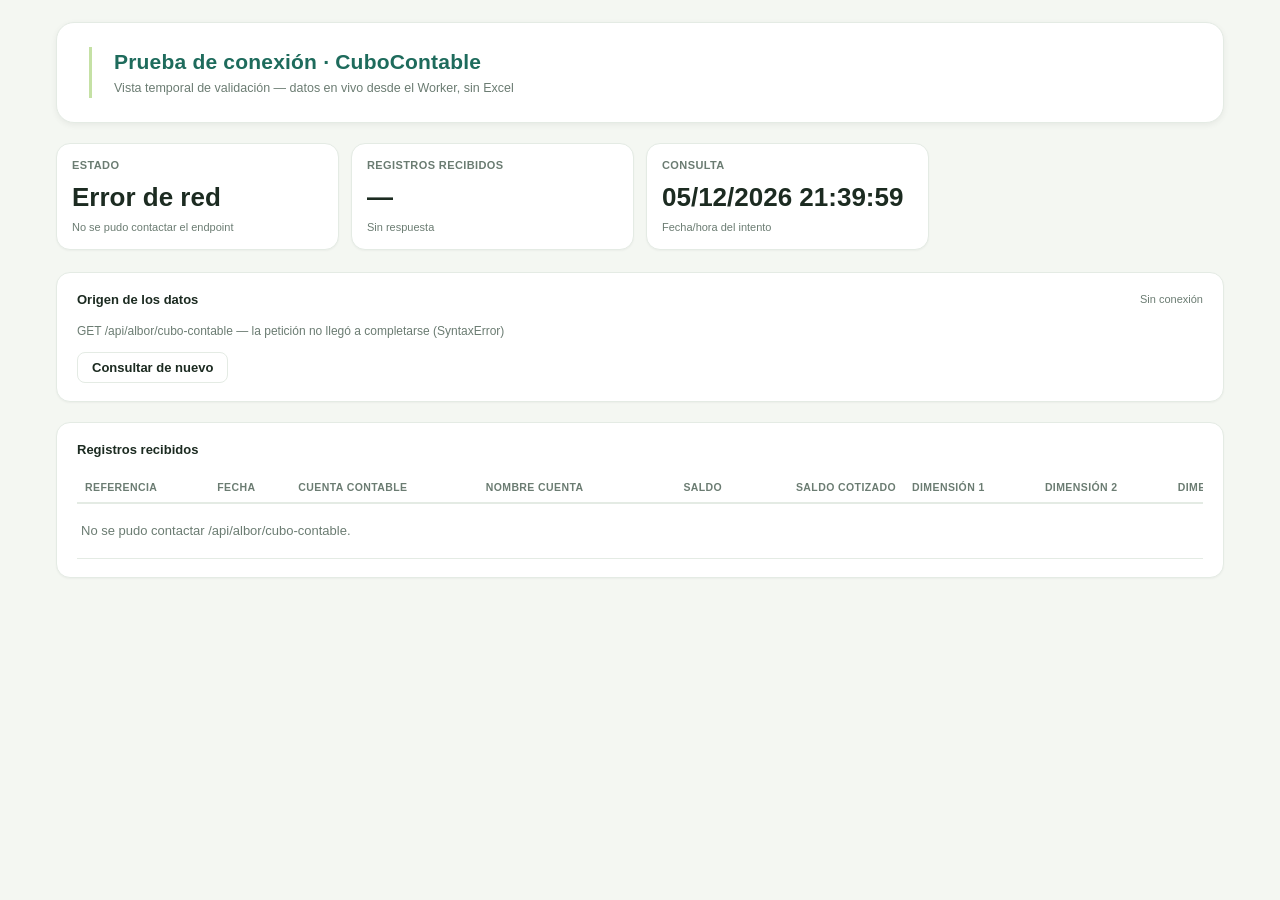
==== test-cubo-contable.html @ 51148d59 "Agregar ruta CuboContable y vista temporal para probarla contra Albor real Worker: - nueva ruta GET " ====
<!DOCTYPE html>
<html lang="es">
<head>
<meta charset="utf-8">
<meta name="viewport" content="width=device-width,initial-scale=1">
<title>Prueba · CuboContable (dinámico)</title>
<!-- Vista TEMPORAL de validacion. No forma parte del dashboard: index.html no la enlaza, no toca
     ninguna fuente estatica (los .xlsx) ni ningun calculo existente, y se puede borrar sin efecto.
     Reutiliza las hojas de estilo del dashboard en modo lectura, sin modificarlas. -->
<link rel="stylesheet" href="css/base.css">
<link rel="stylesheet" href="css/header.css">
<link rel="stylesheet" href="css/panel.css">
<link rel="stylesheet" href="css/kpis.css">
<link rel="stylesheet" href="css/tables.css">
<link rel="stylesheet" href="css/test-cubo.css">
</head>
<body>

<div class="wrap">
  <header class="top">
    <div class="brand">
      <div class="b-txt">
        <h1>Prueba de conexión · CuboContable</h1>
        <div class="t-sub">Vista temporal de validación — datos en vivo desde el Worker, sin Excel</div>
      </div>
    </div>
  </header>

  <div class="kpis" id="tc-kpis"></div>

  <div class="panel"><h3>Origen de los datos <span id="tc-estado"></span></h3>
    <div class="tc-origen" id="tc-origen"></div>
    <button type="button" class="tc-btn" id="tc-recargar">Consultar de nuevo</button>
  </div>

  <div class="panel"><h3>Registros recibidos <span id="tc-sub"></span></h3>
    <div class="scroll">
      <table class="tc-tabla"><thead><tr>
        <th>Referencia</th>
        <th>Fecha</th>
        <th>Cuenta Contable</th>
        <th>Nombre Cuenta</th>
        <th class="tr">Saldo</th>
        <th class="tr">Saldo Cotizado</th>
        <th>Dimensión 1</th>
        <th>Dimensión 2</th>
        <th>Dimensión 3</th>
        <th>Observaciones</th>
        <th>Empresa</th>
      </tr></thead><tbody id="tc-filas"></tbody></table>
    </div>
  </div>
</div>

<script src="js/utils.js" defer></script>
<script src="js/test-cubo-contable.js" defer></script>
</body>
</html>
---- css/base.css ----
:root{
  /* colores */
  --green:#5AA02C;
  --green-l:#8BC34A;
  --green-xl:#C5E1A5;
  --teal:#1E6B5C;
  --ink:#1c2b21;
  --muted:#6b7c72;
  --line:#e4ebe4;
  --bg:#f4f7f2;
  --card:#fff;
  --g:#4CAF50;
  --y:#F5B301;
  --o:#F57C00;
  --r:#E53935;

  /* tipografía */
  --font-sans:'Segoe UI',Arial,sans-serif;

  /* radios */
  --radius-lg:14px;
  --radius-md:12px;
  --radius-sm:10px;
  --radius-input:8px;
  --radius-pill:20px;
  --radius-bar:5px;

  /* sombras */
  --shadow-sm:0 1px 2px rgba(0,0,0,.04);
}
*{box-sizing:border-box;margin:0;padding:0}
body{font-family:var(--font-sans);background:var(--bg);color:var(--ink);line-height:1.4;-webkit-font-smoothing:antialiased}
.wrap{max-width:1220px;margin:0 auto;padding:22px 26px 60px}
#app{display:none}
/* !important: sin esto, una regla posterior con la misma especificidad (ej. .kpis{display:grid})
   puede ganarle a .hidden en el cascade y el bloque queda visible pese a la clase. */
.hidden{display:none!important}
---- css/header.css ----
/* flex-wrap:wrap — en teléfonos angostos, brand + header-right no entran en una sola fila; sin
   wrap el excedente desborda la página entera en vez de pasar a una segunda línea (igual criterio
   que .gfilter). En desktop nunca llega a activarse porque el contenido entra en una fila. */
.top{display:flex;flex-wrap:wrap;align-items:center;justify-content:space-between;background:var(--card);border-radius:18px;padding:24px 32px;box-shadow:0 2px 6px rgba(0,0,0,.06);border:1px solid var(--line);margin-bottom:20px;gap:24px}
.brand{display:flex;align-items:center;gap:22px}
.brand .logo-box{background:#fff;border-radius:var(--radius-lg);padding:6px 10px;display:flex;align-items:center;justify-content:center}
.brand img{height:56px;width:auto;display:block;image-rendering:-webkit-optimize-contrast}
.brand .b-txt{border-left:3px solid var(--green-xl);padding-left:22px}
.brand h1{font-size:21px;color:var(--teal);font-weight:800;letter-spacing:.2px}
.brand .t-sub{font-size:12.5px;color:var(--muted);margin-top:4px}
/* Grupo derecho del encabezado: botón hamburguesa (solo móvil, ver tabs.css) + fecha, alineados en
   una misma fila con una separación pequeña y consistente entre ambos. En escritorio el botón
   queda oculto (display:none) y este contenedor solo envuelve la fecha, sin cambiar su posición. */
.header-right{display:flex;align-items:center;gap:10px;flex-shrink:0}
.top .t-date{font-size:11.5px;background:var(--green-xl);color:#2e5010;padding:5px 14px;border-radius:var(--radius-pill);font-weight:700;white-space:nowrap}
/* Botón de menú móvil: oculto en escritorio/tablet horizontal, .tabs sigue siendo la barra visible.
   display:flex se activa en el media query de tabs.css (junto con el resto del comportamiento del
   menú), no se repite acá. */
.menu-toggle{display:none;align-items:center;justify-content:center;width:40px;height:40px;border:1.5px solid var(--line);border-radius:var(--radius-sm);background:#fff;cursor:pointer;padding:0;flex-shrink:0}
.menu-toggle:focus-visible{outline:2px solid var(--green);outline-offset:2px}
.menu-toggle-bars{display:block;width:20px;height:14px;position:relative}
.menu-toggle-bars span{position:absolute;left:0;width:100%;height:2px;border-radius:2px;background:var(--teal);transition:transform .2s ease,opacity .2s ease,top .2s ease}
.menu-toggle-bars span:nth-child(1){top:0}
.menu-toggle-bars span:nth-child(2){top:6px}
.menu-toggle-bars span:nth-child(3){top:12px}
.menu-toggle.open .menu-toggle-bars span:nth-child(1){top:6px;transform:rotate(45deg)}
.menu-toggle.open .menu-toggle-bars span:nth-child(2){opacity:0}
.menu-toggle.open .menu-toggle-bars span:nth-child(3){top:6px;transform:rotate(-45deg)}
@media(max-width:900px){
  .brand img{height:44px}
}
/* Teléfonos angostos (360-480px): el brand (logo + título) no encoge por sí solo con flex-wrap en
   .top — hay que achicar explícitamente logo, gaps y tipografía para que quepa en una fila propia
   sin desbordar el ancho de pantalla. */
@media(max-width:480px){
  .top{padding:16px 18px;gap:12px}
  .brand{gap:12px}
  .brand .logo-box{padding:4px 6px}
  .brand img{height:30px}
  .brand .b-txt{padding-left:12px}
  .brand h1{font-size:15.5px}
  .brand .t-sub{font-size:11px}
  .header-right{gap:8px}
}
---- css/panel.css ----
.panel{background:var(--card);border:1px solid var(--line);border-radius:var(--radius-lg);padding:18px 20px;box-shadow:var(--shadow-sm);margin-bottom:20px}
.panel h3{font-size:13px;color:var(--ink);font-weight:700;margin-bottom:14px;display:flex;justify-content:space-between;align-items:center}
.panel h3 span{font-size:11px;color:var(--muted);font-weight:500}
.panel.hero-panel{border:2px solid var(--teal);box-shadow:0 3px 10px rgba(30,107,92,.10)}
.panel.hero-panel h3{font-size:15px}
.panel.sub h3{font-size:12px}
.c-g{color:var(--g)} .c-y{color:var(--y)} .c-o{color:var(--o)} .c-r{color:var(--r)} .c-gris{color:var(--muted)}
.f-g{background:var(--g)} .f-y{background:var(--y)} .f-o{background:var(--o)} .f-r{background:var(--r)} .f-gris{background:var(--muted)}
---- css/kpis.css ----
/* minmax(0,1fr), no 1fr solo — un track 1fr sin piso 0 toma como mínimo el ancho del contenido
   (min-content) de la tarjeta más ancha, y en pantallas angostas eso desborda la página aunque
   .k-val/.k-foot ya tengan ellipsis (el ellipsis nunca llega a activarse porque la columna crece
   para evitarlo). Con minmax(0,1fr) la columna sí puede achicarse y el ellipsis funciona. */
.kpis{display:grid;grid-template-columns:repeat(4,minmax(0,1fr));gap:12px;margin-bottom:22px}
.kpi{background:var(--card);border:1px solid var(--line);border-radius:var(--radius-lg);padding:14px 15px;box-shadow:var(--shadow-sm);min-height:96px}
.kpi .k-lab{font-size:11px;color:var(--muted);font-weight:600;text-transform:uppercase;letter-spacing:.4px}
/* white-space:nowrap + ellipsis en vez de dejar que un valor o pie de texto largo se parta en dos
   líneas — así "0,00" y "88.800,00 Kilos" (o un pie de filtro largo) ocupan siempre el mismo alto
   de tarjeta, sin importar la longitud del contenido. */
.kpi .k-val{font-size:26px;font-weight:800;margin-top:6px;white-space:nowrap;overflow:hidden;text-overflow:ellipsis} .kpi .k-val small{font-size:14px;font-weight:700;color:var(--muted)}
.kpi .k-foot{font-size:11px;color:var(--muted);margin-top:4px;white-space:nowrap;overflow:hidden;text-overflow:ellipsis}
@media(max-width:900px){.kpis{grid-template-columns:repeat(2,minmax(0,1fr))}}
---- css/tables.css ----
table{width:100%;border-collapse:collapse;font-size:12px}
th{text-align:left;font-size:10.5px;text-transform:uppercase;color:var(--muted);letter-spacing:.4px;padding:7px 8px;border-bottom:2px solid var(--line)}
td{padding:8px;border-bottom:1px solid var(--line)} .mono{font-variant-numeric:tabular-nums;font-weight:600} .tr{text-align:right}
.exd{color:var(--r);font-weight:800}
tr.grp td{background:#fbf3f2;font-weight:700;border-top:2px solid var(--r);border-bottom:none;padding-top:11px}
tr.grp td:first-child{font-size:12.5px}
tr.dethead td{background:#fbf3f2;font-size:9.5px;text-transform:uppercase;letter-spacing:.4px;color:var(--muted);font-weight:700;padding:2px 8px 6px 22px;border-bottom:1px solid #f0dede}
tr.det td,tr.det-over td{font-size:11.5px;padding:6px 8px;border-bottom:1px solid #f4f0f0}
tr.det-over td{background:#fdf0ef}
td.dl{padding-left:22px;color:var(--teal)}
.tag{display:inline-block;background:var(--r);color:#fff;font-size:9px;font-weight:700;padding:1px 7px;border-radius:var(--radius-pill);margin-left:6px;text-transform:uppercase;letter-spacing:.3px}
/* overflow-x:auto — en pantallas angostas una tabla con muchas columnas (ej. barra .sopbar) no
   entra en el ancho disponible; sin esto desbordaba la página entera en vez de scrollear dentro
   de su propio panel. */
.scroll{max-height:560px;overflow-y:auto;overflow-x:auto;max-width:100%}
---- css/test-cubo.css ----
/* Estilos EXCLUSIVOS de la vista temporal de prueba (test-cubo-contable.html).
   Ningun archivo del dashboard carga esta hoja: se borra junto con la vista. */
.tc-btn{background:var(--card);color:var(--ink);border:1px solid var(--line);
  border-radius:var(--radius-input);padding:7px 14px;font-size:13px;font-weight:600;cursor:pointer}
.tc-btn:hover{border-color:var(--teal)}
.tc-btn:disabled{opacity:.5;cursor:default}
.tc-origen{font-size:12px;color:var(--muted);margin-bottom:12px;word-break:break-all}
/* La tabla tiene 11 columnas: ancho minimo propio para que no se aplasten, con el scroll
   horizontal que ya aporta .scroll (tables.css). */
.tc-tabla{min-width:1500px}
.tc-tabla td{vertical-align:top}
/* Celda sin dato real (null/undefined/vacio): guion tenue, en vez de dejarla vacia y en vez de
   inventar un 0 o un texto que no vino en la respuesta. */
.tc-nulo{color:var(--muted);opacity:.55}
/* Saldos: se muestran TAL CUAL llegaron, sin reformatear ni redondear. La tipografia
   monoespaciada es solo para poder compararlos y auditarlos contra el origen. */
.tc-crudo{font-family:ui-monospace,SFMono-Regular,Menlo,Consolas,monospace;font-size:12px;
  white-space:nowrap}
.tc-obs{max-width:280px;white-space:normal}
.tc-ok{color:var(--g);font-weight:700}
.tc-err{color:var(--r);font-weight:700}
.tc-vacio{padding:18px 4px;color:var(--muted);font-size:13px}
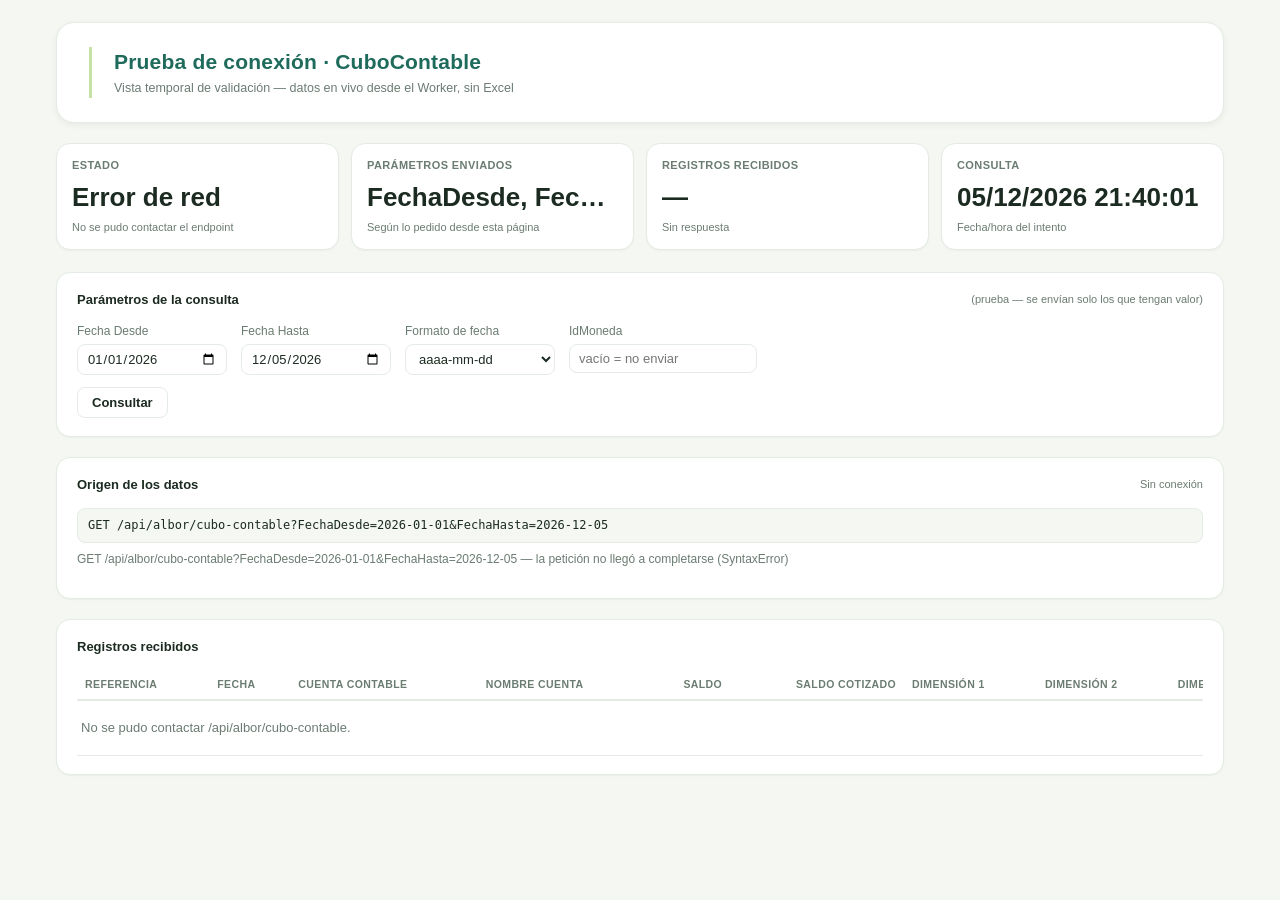
==== commit 7e0487fe: "Prueba CuboContable: controles de parametros para descubrir el contrato real La consulta sin paramet" ====
--- a/test-cubo-contable.html
+++ b/test-cubo-contable.html
@@ -28,9 +28,35 @@
 
   <div class="kpis" id="tc-kpis"></div>
 
+  <!-- Controles TEMPORALES de descubrimiento: el contrato real de CuboContable no esta confirmado y
+       la llamada sin parametros devuelve 400. Sirven para ir probando combinaciones hasta dar con
+       los obligatorios. Dejar un campo vacio = ese parametro NO se envia. -->
+  <div class="panel"><h3>Parámetros de la consulta <span class="tc-sub-h">(prueba — se envían solo los que tengan valor)</span></h3>
+    <div class="tc-controles">
+      <label class="tc-campo">Fecha Desde
+        <input type="date" id="tc-desde">
+      </label>
+      <label class="tc-campo">Fecha Hasta
+        <input type="date" id="tc-hasta">
+      </label>
+      <label class="tc-campo">Formato de fecha
+        <!-- El formato que espera Albor tampoco esta confirmado: se puede alternar sin tocar el
+             Worker, que reenvia el valor tal cual llega. -->
+        <select id="tc-formato">
+          <option value="iso">aaaa-mm-dd</option>
+          <option value="dmy">dd/mm/aaaa</option>
+        </select>
+      </label>
+      <label class="tc-campo">IdMoneda
+        <input type="text" id="tc-moneda" inputmode="numeric" autocomplete="off" placeholder="vacío = no enviar">
+      </label>
+    </div>
+    <button type="button" class="tc-btn" id="tc-recargar">Consultar</button>
+  </div>
+
   <div class="panel"><h3>Origen de los datos <span id="tc-estado"></span></h3>
+    <div class="tc-url" id="tc-url"></div>
     <div class="tc-origen" id="tc-origen"></div>
-    <button type="button" class="tc-btn" id="tc-recargar">Consultar de nuevo</button>
   </div>
 
   <div class="panel"><h3>Registros recibidos <span id="tc-sub"></span></h3>
--- a/css/test-cubo.css
+++ b/css/test-cubo.css
@@ -5,6 +5,18 @@
 .tc-btn:hover{border-color:var(--teal)}
 .tc-btn:disabled{opacity:.5;cursor:default}
 .tc-origen{font-size:12px;color:var(--muted);margin-bottom:12px;word-break:break-all}
+/* Controles temporales de descubrimiento de parametros. */
+.tc-sub-h{font-weight:400;font-size:12px;color:var(--muted)}
+.tc-controles{display:flex;flex-wrap:wrap;gap:14px;margin-bottom:12px}
+.tc-campo{display:flex;flex-direction:column;gap:4px;font-size:12px;color:var(--muted)}
+.tc-campo input,.tc-campo select{background:var(--card);color:var(--ink);border:1px solid var(--line);
+  border-radius:var(--radius-input);padding:6px 9px;font-size:13px;font-family:inherit;min-width:150px}
+.tc-campo input:focus,.tc-campo select:focus{outline:none;border-color:var(--teal)}
+/* URL exacta que se consulto: se muestra completa para poder reproducirla. Solo lleva los
+   parametros del reporte — nunca token, credenciales ni headers, que viven dentro del Worker. */
+.tc-url{font-family:ui-monospace,SFMono-Regular,Menlo,Consolas,monospace;font-size:12px;
+  color:var(--ink);background:var(--bg);border:1px solid var(--line);border-radius:var(--radius-input);
+  padding:8px 10px;margin-bottom:8px;word-break:break-all}
 /* La tabla tiene 11 columnas: ancho minimo propio para que no se aplasten, con el scroll
    horizontal que ya aporta .scroll (tables.css). */
 .tc-tabla{min-width:1500px}
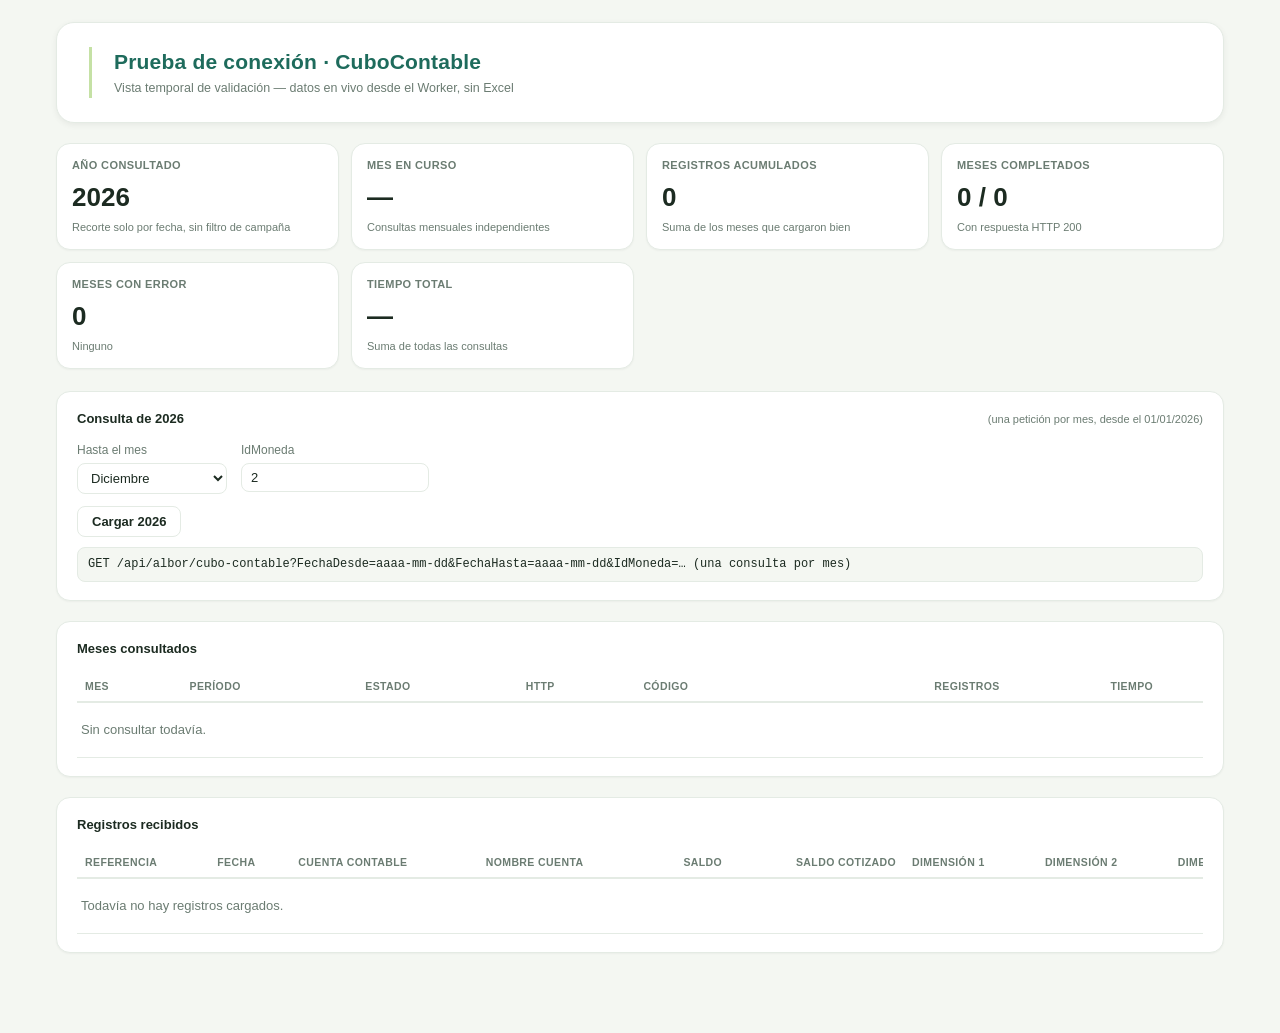
==== commit 0d3e7e8e: "Prueba CuboContable: carga de 2026 por meses con reintento por periodo El reporte devuelve ~17.000 r" ====
--- a/test-cubo-contable.html
+++ b/test-cubo-contable.html
@@ -28,38 +28,39 @@
 
   <div class="kpis" id="tc-kpis"></div>
 
-  <!-- Controles TEMPORALES de descubrimiento: el contrato real de CuboContable no esta confirmado y
-       la llamada sin parametros devuelve 400. Sirven para ir probando combinaciones hasta dar con
-       los obligatorios. Dejar un campo vacio = ese parametro NO se envia. -->
-  <div class="panel"><h3>Parámetros de la consulta <span class="tc-sub-h">(prueba — se envían solo los que tengan valor)</span></h3>
+  <!-- Carga TEMPORAL por meses. El periodo arranca el 01/01/2026 y llega como maximo hasta hoy; se
+       parte en una consulta por mes porque el año entero de una sola vez agota el timeout del
+       Worker. El unico recorte es por fecha: no se filtra por campaña ni por dimension1. -->
+  <div class="panel"><h3>Consulta de 2026 <span class="tc-sub-h">(una petición por mes, desde el 01/01/2026)</span></h3>
     <div class="tc-controles">
-      <label class="tc-campo">Fecha Desde
-        <input type="date" id="tc-desde">
-      </label>
-      <label class="tc-campo">Fecha Hasta
-        <input type="date" id="tc-hasta">
-      </label>
-      <label class="tc-campo">Formato de fecha
-        <!-- El formato que espera Albor tampoco esta confirmado: se puede alternar sin tocar el
-             Worker, que reenvia el valor tal cual llega. -->
-        <select id="tc-formato">
-          <option value="iso">aaaa-mm-dd</option>
-          <option value="dmy">dd/mm/aaaa</option>
-        </select>
+      <label class="tc-campo">Hasta el mes
+        <select id="tc-hasta-mes"></select>
       </label>
       <label class="tc-campo">IdMoneda
-        <input type="text" id="tc-moneda" inputmode="numeric" autocomplete="off" placeholder="vacío = no enviar">
+        <input type="text" id="tc-moneda" inputmode="numeric" autocomplete="off" value="2" placeholder="vacío = no enviar">
       </label>
     </div>
-    <button type="button" class="tc-btn" id="tc-recargar">Consultar</button>
+    <button type="button" class="tc-btn" id="tc-cargar">Cargar 2026</button>
+    <div class="tc-url" id="tc-url"></div>
   </div>
 
-  <div class="panel"><h3>Origen de los datos <span id="tc-estado"></span></h3>
-    <div class="tc-url" id="tc-url"></div>
-    <div class="tc-origen" id="tc-origen"></div>
+  <div class="panel"><h3>Meses consultados</h3>
+    <div class="scroll">
+      <table class="tc-meses"><thead><tr>
+        <th>Mes</th>
+        <th>Período</th>
+        <th>Estado</th>
+        <th>HTTP</th>
+        <th>Código</th>
+        <th class="tr">Registros</th>
+        <th class="tr">Tiempo</th>
+        <th></th>
+      </tr></thead><tbody id="tc-meses"></tbody></table>
+    </div>
   </div>
 
   <div class="panel"><h3>Registros recibidos <span id="tc-sub"></span></h3>
+    <div class="tc-origen" id="tc-origen"></div>
     <div class="scroll">
       <table class="tc-tabla"><thead><tr>
         <th>Referencia</th>
--- a/css/test-cubo.css
+++ b/css/test-cubo.css
@@ -5,6 +5,11 @@
 .tc-btn:hover{border-color:var(--teal)}
 .tc-btn:disabled{opacity:.5;cursor:default}
 .tc-origen{font-size:12px;color:var(--muted);margin-bottom:12px;word-break:break-all}
+/* Boton de reintento dentro de la tabla de meses: mismo estilo, mas chico. */
+.tc-btn-mini{padding:3px 9px;font-size:12px}
+/* Avance de la carga mensual: una fila por mes, con su estado y su tiempo. */
+.tc-meses{min-width:820px}
+.tc-meses td{white-space:nowrap}
 /* Controles temporales de descubrimiento de parametros. */
 .tc-sub-h{font-weight:400;font-size:12px;color:var(--muted)}
 .tc-controles{display:flex;flex-wrap:wrap;gap:14px;margin-bottom:12px}
@@ -16,7 +21,7 @@
    parametros del reporte — nunca token, credenciales ni headers, que viven dentro del Worker. */
 .tc-url{font-family:ui-monospace,SFMono-Regular,Menlo,Consolas,monospace;font-size:12px;
   color:var(--ink);background:var(--bg);border:1px solid var(--line);border-radius:var(--radius-input);
-  padding:8px 10px;margin-bottom:8px;word-break:break-all}
+  padding:8px 10px;margin:10px 0 0;word-break:break-all}
 /* La tabla tiene 11 columnas: ancho minimo propio para que no se aplasten, con el scroll
    horizontal que ya aporta .scroll (tables.css). */
 .tc-tabla{min-width:1500px}
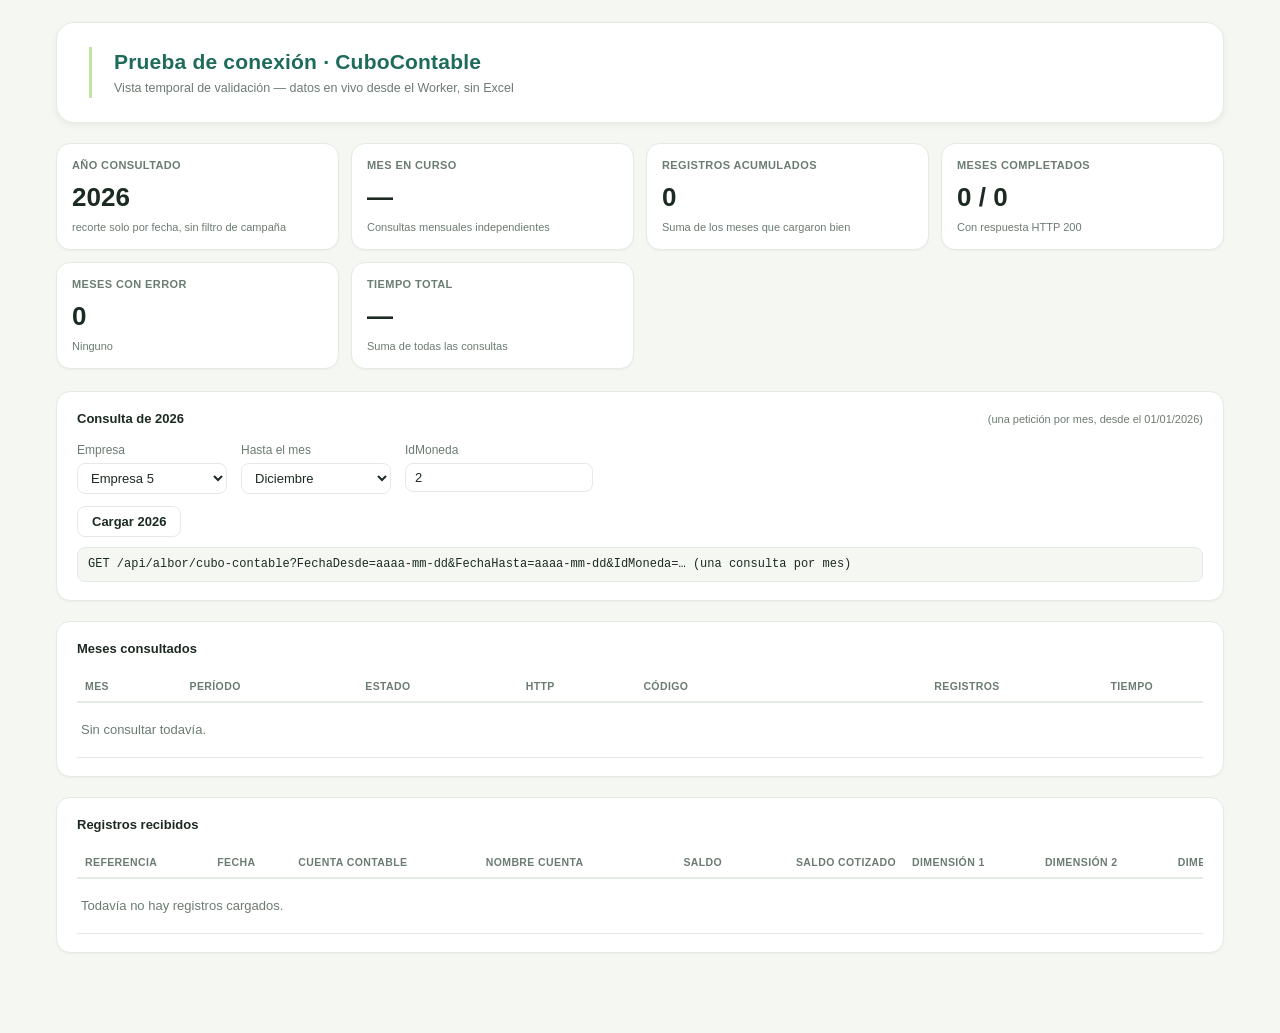
==== commit 1c95c56b: "Worker: elegir la empresa por consulta en CuboContable La empresa deja de venir de una variable fija" ====
--- a/test-cubo-contable.html
+++ b/test-cubo-contable.html
@@ -33,6 +33,14 @@
        Worker. El unico recorte es por fecha: no se filtra por campaña ni por dimension1. -->
   <div class="panel"><h3>Consulta de 2026 <span class="tc-sub-h">(una petición por mes, desde el 01/01/2026)</span></h3>
     <div class="tc-controles">
+      <label class="tc-campo">Empresa
+        <!-- El Worker valida este valor contra su propia lista y arma el header X-Company; la pagina
+             solo elige cual. Cambiar de empresa no requiere tocar variables ni volver a desplegar. -->
+        <select id="tc-empresa">
+          <option value="5">Empresa 5</option>
+          <option value="1">Empresa 1</option>
+        </select>
+      </label>
       <label class="tc-campo">Hasta el mes
         <select id="tc-hasta-mes"></select>
       </label>
--- a/css/test-cubo.css
+++ b/css/test-cubo.css
@@ -10,6 +10,8 @@
 /* Avance de la carga mensual: una fila por mes, con su estado y su tiempo. */
 .tc-meses{min-width:820px}
 .tc-meses td{white-space:nowrap}
+/* Marca de que ese mes no entro en una sola consulta y se pidio partido. */
+.tc-tramos{font-weight:400;font-size:11px;color:var(--muted)}
 /* Controles temporales de descubrimiento de parametros. */
 .tc-sub-h{font-weight:400;font-size:12px;color:var(--muted)}
 .tc-controles{display:flex;flex-wrap:wrap;gap:14px;margin-bottom:12px}
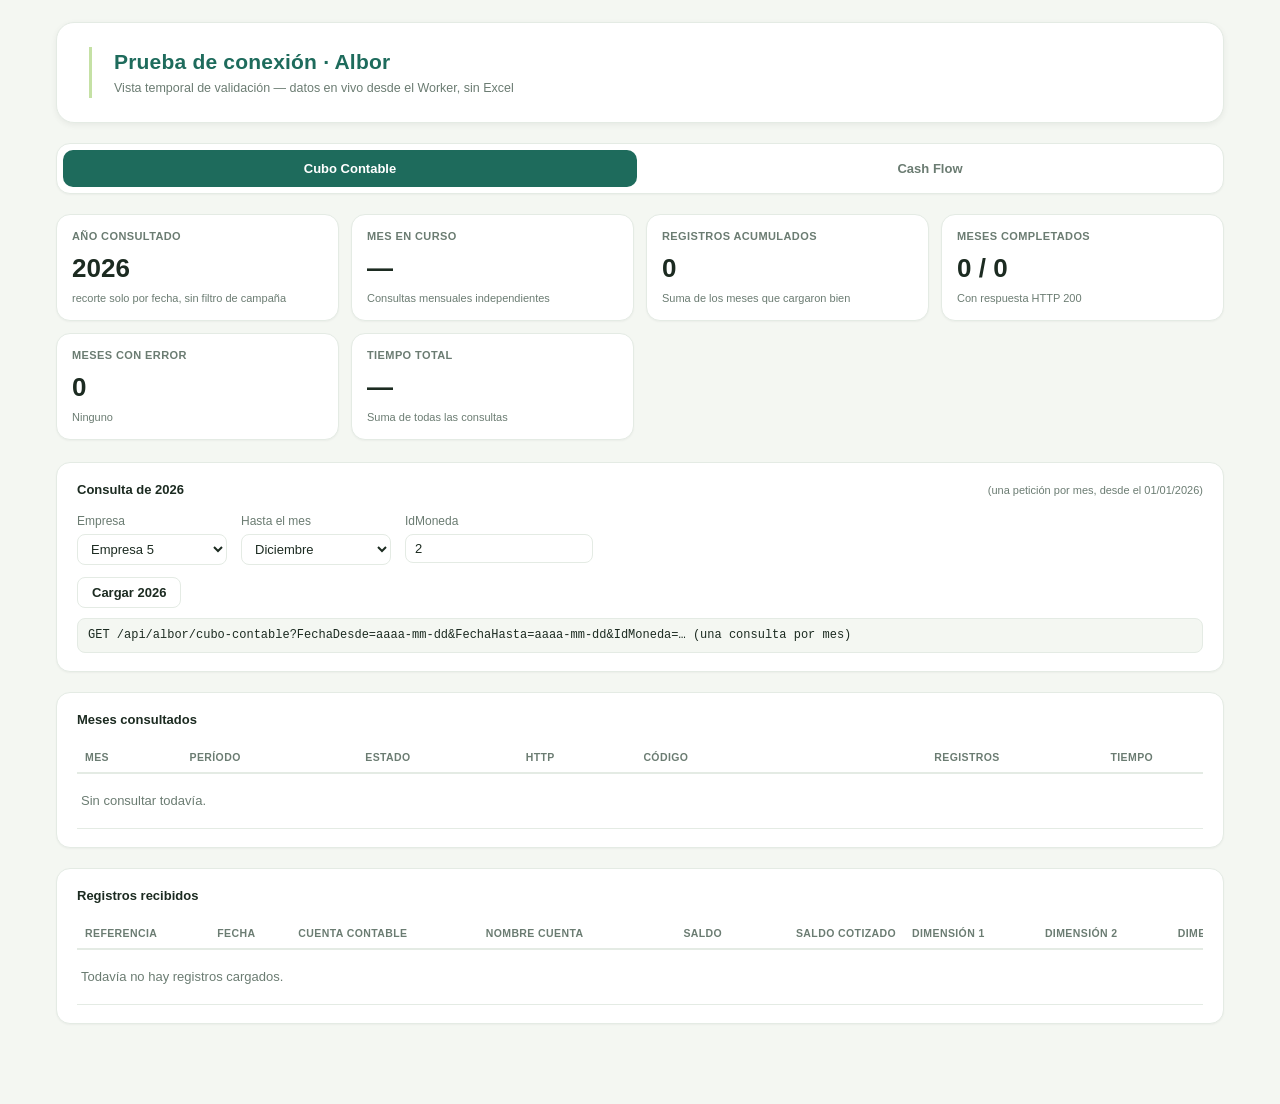
==== commit 344aa95f: "Prueba: agregar modulo Cash Flow (CuboCashFlow) en la misma pagina de CuboContable La vista temporal" ====
--- a/test-cubo-contable.html
+++ b/test-cubo-contable.html
@@ -3,10 +3,14 @@
 <head>
 <meta charset="utf-8">
 <meta name="viewport" content="width=device-width,initial-scale=1">
-<title>Prueba · CuboContable (dinámico)</title>
+<title>Prueba · Albor (CuboContable y CashFlow)</title>
 <!-- Vista TEMPORAL de validacion. No forma parte del dashboard: index.html no la enlaza, no toca
      ninguna fuente estatica (los .xlsx) ni ningun calculo existente, y se puede borrar sin efecto.
-     Reutiliza las hojas de estilo del dashboard en modo lectura, sin modificarlas. -->
+     Reutiliza las hojas de estilo del dashboard en modo lectura, sin modificarlas.
+     Contiene DOS modulos independientes (CuboContable y Cash Flow) que se alternan con la
+     navegacion interna de mas abajo, sin recargar ni salir de la pagina. Comparten el mismo lenguaje
+     visual: los dos usan .panel/.kpi/.scroll del dashboard y las clases .tc-* de test-cubo.css, sin
+     una hoja de estilos propia por modulo. -->
 <link rel="stylesheet" href="css/base.css">
 <link rel="stylesheet" href="css/header.css">
 <link rel="stylesheet" href="css/panel.css">
@@ -20,11 +24,21 @@
   <header class="top">
     <div class="brand">
       <div class="b-txt">
-        <h1>Prueba de conexión · CuboContable</h1>
+        <h1>Prueba de conexión · Albor</h1>
         <div class="t-sub">Vista temporal de validación — datos en vivo desde el Worker, sin Excel</div>
       </div>
     </div>
   </header>
+
+  <!-- Navegación interna: alterna entre los dos módulos de esta misma página. No navega a ningún
+       lado — solo muestra/oculta la sección correspondiente (ver js/test-cubo-nav.js). -->
+  <nav class="tc-nav" id="tc-nav" aria-label="Módulos de prueba">
+    <button type="button" class="tc-nav-btn is-activo" data-mod="contable" aria-current="page">Cubo Contable</button>
+    <button type="button" class="tc-nav-btn" data-mod="cashflow">Cash Flow</button>
+  </nav>
+
+<!-- ============ MÓDULO 1: CUBO CONTABLE (sin cambios de lógica) ============ -->
+<section class="tc-mod" id="mod-contable">
 
   <div class="kpis" id="tc-kpis"></div>
 
@@ -85,9 +99,61 @@
       </tr></thead><tbody id="tc-filas"></tbody></table>
     </div>
   </div>
+</section>
+
+<!-- ============ MÓDULO 2: CASH FLOW (/Reportes/CuboCashFlow) ============ -->
+<!-- Módulo NUEVO e independiente del anterior: su propio estado, sus propios controles y su propio
+     archivo JS. No comparte ni modifica nada de la lógica de Cubo Contable. -->
+<section class="tc-mod" id="mod-cashflow" hidden>
+
+  <div class="kpis" id="cf-kpis"></div>
+
+  <div class="panel"><h3>Consulta de Cash Flow <span class="tc-sub-h">(NoPaginate = true · una sola petición)</span></h3>
+    <!-- Barra de filtros en una sola línea cuando hay espacio; en pantallas angostas los campos
+         bajan de renglón solos (flex-wrap), sin scroll horizontal. -->
+    <div class="tc-controles tc-controles-linea">
+      <label class="tc-campo">Empresa
+        <!-- Un solo selector define las DOS cosas: el parámetro `empresa` del proxy (que el Worker
+             valida contra su lista blanca para armar X-Company) y el parámetro IdsEmpresas del
+             reporte, que sí viaja a Albor. -->
+        <select id="cf-empresa">
+          <option value="5">Empresa 5</option>
+          <option value="1">Empresa 1</option>
+        </select>
+      </label>
+      <label class="tc-campo">Fecha Hasta
+        <input type="date" id="cf-hasta">
+      </label>
+      <label class="tc-campo">IdMoneda
+        <input type="text" id="cf-moneda" inputmode="numeric" autocomplete="off" value="2" placeholder="vacío = no enviar">
+      </label>
+      <button type="button" class="tc-btn tc-btn-linea" id="cf-consultar">Consultar de nuevo</button>
+    </div>
+    <div class="tc-url" id="cf-url"></div>
+  </div>
+
+  <div class="panel"><h3>Estructura real de la respuesta <span class="tc-sub-h">(tal como llega, sin interpretar)</span></h3>
+    <div class="scroll">
+      <table class="tc-estructura"><thead><tr>
+        <th>Clave del JSON</th><th>Tipo</th><th>Contenido</th>
+      </tr></thead><tbody id="cf-estructura"></tbody></table>
+    </div>
+    <div class="tc-origen" id="cf-campos"></div>
+  </div>
+
+  <div class="panel"><h3>Primeros registros <span id="cf-sub"></span></h3>
+    <div class="scroll">
+      <!-- Encabezado y celdas se arman con los campos REALES de la respuesta: no hay ninguna lista
+           de columnas prefijada, porque todavía no se sabe cuáles importan. -->
+      <table class="tc-tabla tc-tabla-cf"><thead><tr id="cf-head"></tr></thead><tbody id="cf-filas"></tbody></table>
+    </div>
+  </div>
+</section>
 </div>
 
 <script src="js/utils.js" defer></script>
+<script src="js/test-cubo-nav.js" defer></script>
 <script src="js/test-cubo-contable.js" defer></script>
+<script src="js/test-cubo-cashflow.js" defer></script>
 </body>
 </html>
--- a/css/test-cubo.css
+++ b/css/test-cubo.css
@@ -1,5 +1,16 @@
 /* Estilos EXCLUSIVOS de la vista temporal de prueba (test-cubo-contable.html).
-   Ningun archivo del dashboard carga esta hoja: se borra junto con la vista. */
+   Ningun archivo del dashboard carga esta hoja: se borra junto con la vista.
+   Los DOS modulos de la pagina (Cubo Contable y Cash Flow) comparten estas mismas clases y las del
+   dashboard (.panel/.kpi/.scroll/table): no hay una hoja ni un juego de estilos por modulo. */
+
+/* Navegacion interna entre modulos. Mismo lenguaje visual que las pestañas del dashboard, pero con
+   clases propias de esta vista para no depender de tabs.css (que index.html usa con otra logica). */
+.tc-nav{display:flex;gap:6px;margin-bottom:20px;background:var(--card);padding:6px;
+  border-radius:var(--radius-lg);border:1px solid var(--line);box-shadow:var(--shadow-sm)}
+.tc-nav-btn{flex:1;border:none;background:transparent;padding:11px 14px;font-family:inherit;
+  font-size:13px;font-weight:700;color:var(--muted);border-radius:var(--radius-sm);cursor:pointer}
+.tc-nav-btn:hover{background:#f2f6ef;color:var(--ink)}
+.tc-nav-btn.is-activo{background:var(--teal);color:#fff}
 .tc-btn{background:var(--card);color:var(--ink);border:1px solid var(--line);
   border-radius:var(--radius-input);padding:7px 14px;font-size:13px;font-weight:600;cursor:pointer}
 .tc-btn:hover{border-color:var(--teal)}
@@ -19,6 +30,14 @@
 .tc-campo input,.tc-campo select{background:var(--card);color:var(--ink);border:1px solid var(--line);
   border-radius:var(--radius-input);padding:6px 9px;font-size:13px;font-family:inherit;min-width:150px}
 .tc-campo input:focus,.tc-campo select:focus{outline:none;border-color:var(--teal)}
+/* Barra de filtros de Cash Flow: los campos y el boton en UNA sola linea cuando entran, alineados
+   por abajo (los labels van arriba de cada control). En pantallas angostas el flex-wrap que ya trae
+   .tc-controles los baja de renglon solo — sin scroll horizontal ni media query propia. */
+.tc-controles-linea{align-items:flex-end;margin-bottom:0}
+.tc-controles-linea .tc-campo{flex:1 1 150px}
+.tc-controles-linea .tc-campo input,.tc-controles-linea .tc-campo select{min-width:0;width:100%}
+.tc-btn-linea{flex:0 0 auto;padding:8px 16px}
+@media(max-width:520px){.tc-btn-linea{width:100%}}
 /* URL exacta que se consulto: se muestra completa para poder reproducirla. Solo lleva los
    parametros del reporte — nunca token, credenciales ni headers, que viven dentro del Worker. */
 .tc-url{font-family:ui-monospace,SFMono-Regular,Menlo,Consolas,monospace;font-size:12px;
@@ -28,6 +47,14 @@
    horizontal que ya aporta .scroll (tables.css). */
 .tc-tabla{min-width:1500px}
 .tc-tabla td{vertical-align:top}
+/* Cash Flow: la cantidad de columnas no se conoce de antemano (salen de los campos reales de la
+   respuesta), asi que no se fija un ancho minimo — la tabla crece con su contenido y el scroll
+   horizontal de .scroll se encarga del resto. */
+.tc-tabla-cf{min-width:0}
+.tc-tabla-cf th{white-space:nowrap}
+/* Estructura del JSON recibido: clave / tipo / contenido. */
+.tc-estructura{min-width:520px}
+.tc-estructura td{vertical-align:top}
 /* Celda sin dato real (null/undefined/vacio): guion tenue, en vez de dejarla vacia y en vez de
    inventar un 0 o un texto que no vino en la respuesta. */
 .tc-nulo{color:var(--muted);opacity:.55}
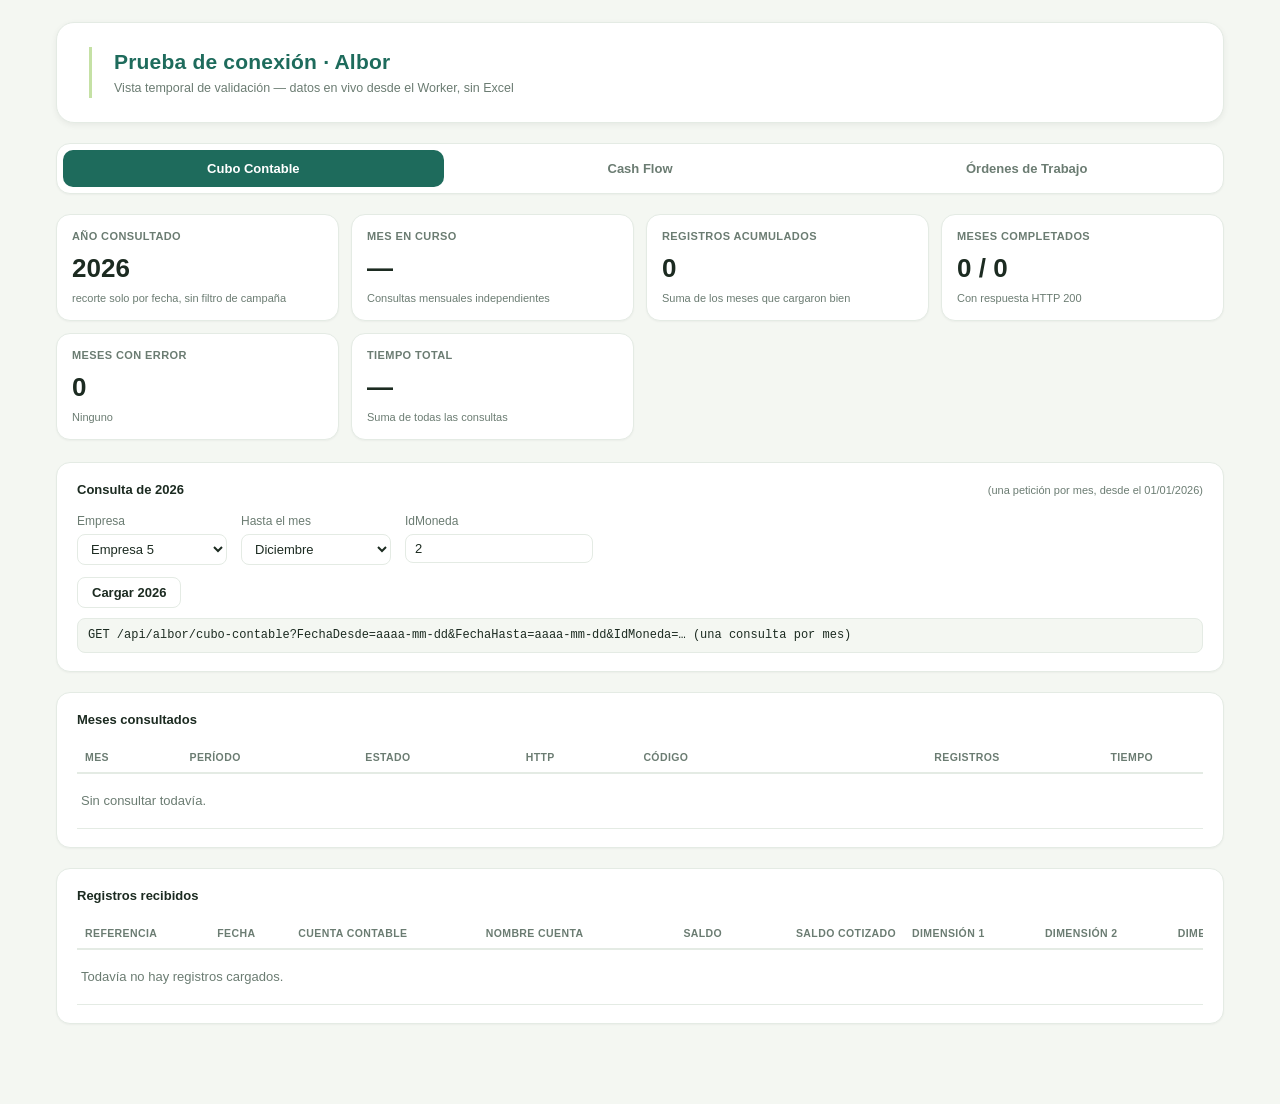
==== commit 3944db71: "Prueba: replicar el modulo Servicios sobre la API de Ordenes de Trabajo Nuevo modulo "Ordenes de Tra" ====
--- a/test-cubo-contable.html
+++ b/test-cubo-contable.html
@@ -16,6 +16,10 @@
 <link rel="stylesheet" href="css/panel.css">
 <link rel="stylesheet" href="css/kpis.css">
 <link rel="stylesheet" href="css/tables.css">
+<!-- gastos.css: hojas REALES del módulo Servicios (filtros .gfilter/.scontr, KPIs .gkpis, tabla
+     .ldt, chips de unidad, gasoil). Se cargan tal cual, sin copiar ni redefinir una sola regla, para
+     que la réplica sea idéntica a producción y siga cualquier cambio que se le haga. -->
+<link rel="stylesheet" href="css/gastos.css">
 <link rel="stylesheet" href="css/test-cubo.css">
 </head>
 <body>
@@ -35,6 +39,7 @@
   <nav class="tc-nav" id="tc-nav" aria-label="Módulos de prueba">
     <button type="button" class="tc-nav-btn is-activo" data-mod="contable" aria-current="page">Cubo Contable</button>
     <button type="button" class="tc-nav-btn" data-mod="cashflow">Cash Flow</button>
+    <button type="button" class="tc-nav-btn" data-mod="ot">Órdenes de Trabajo</button>
   </nav>
 
 <!-- ============ MÓDULO 1: CUBO CONTABLE (sin cambios de lógica) ============ -->
@@ -121,11 +126,22 @@
           <option value="1">Empresa 1</option>
         </select>
       </label>
+      <!-- Fecha Desde NO estaba entre los parámetros confirmados: se agregó para diagnosticar el
+           400 que devuelven los otros cuatro. Vacío = no se envía, así se puede reproducir la
+           consulta original sin tocar nada. -->
+      <label class="tc-campo">Fecha Desde <span class="tc-campo-nota">(vacío = no enviar)</span>
+        <input type="date" id="cf-desde">
+      </label>
       <label class="tc-campo">Fecha Hasta
         <input type="date" id="cf-hasta">
       </label>
       <label class="tc-campo">IdMoneda
         <input type="text" id="cf-moneda" inputmode="numeric" autocomplete="off" value="2" placeholder="vacío = no enviar">
+      </label>
+      <!-- Rubro: parámetro real del reporte (viene en la URL de Albor). Sin él la consulta se
+           rechaza con 400. -->
+      <label class="tc-campo">Rubro
+        <input type="text" id="cf-rubro" inputmode="numeric" autocomplete="off" value="5" placeholder="vacío = no enviar">
       </label>
       <button type="button" class="tc-btn tc-btn-linea" id="cf-consultar">Consultar de nuevo</button>
     </div>
@@ -149,11 +165,119 @@
     </div>
   </div>
 </section>
+
+<!-- ============ MÓDULO 3: ÓRDENES DE TRABAJO (réplica de Servicios) ============ -->
+<!-- Réplica del módulo Servicios de producción, con la ÚNICA diferencia de la fuente de datos:
+     Excel (consultaOT) vs API dinámica (/api/albor/ordenes). El markup de abajo es el mismo del
+     TAB 2 de index.html, con los MISMOS ids y las MISMAS clases, para que lo pinten las funciones
+     reales de render.js (renderG / renderLaborDetalle / renderGasoil) sin una sola línea de
+     presentación duplicada. Lo único agregado es el filtro Cultivo, que en producción no existe.
+     Nada de esto toca el dashboard: index.html no carga este archivo. -->
+<section class="tc-mod" id="mod-ot" hidden>
+
+  <!-- Selector de origen: lo único que cambia entre los dos lados de la comparación. -->
+  <div class="tc-origen-sel">
+    <span class="tc-origen-lab">Fuente de datos</span>
+    <div class="tc-origen-btns" id="ot-origen">
+      <button type="button" class="tc-nav-btn is-activo" data-origen="excel">Producción · Excel</button>
+      <button type="button" class="tc-nav-btn" data-origen="api">API dinámica</button>
+    </div>
+    <span class="tc-origen-estado" id="ot-estado"></span>
+  </div>
+
+  <!-- ---- Réplica exacta de Servicios (mismos ids que index.html) ---- -->
+  <div class="gfilter">
+    <label for="gcampania">Campaña</label>
+    <select id="gcampania"></select>
+    <label for="gmes">Mes</label>
+    <select id="gmes"><option value="ALL">Toda la Campaña</option></select>
+    <!-- Cultivo NO existe en el Servicios de producción: se agrega solo acá, y recorta las filas de
+         ENTRADA (campo actividad) de los DOS orígenes por igual, antes de la transformación — así
+         la comparación sigue siendo válida y no se introduce ningún cálculo nuevo. -->
+    <label for="gcultivo">Cultivo</label>
+    <select id="gcultivo"><option value="ALL">Todos</option></select>
+    <span class="fnote" id="gnote"></span>
+  </div>
+  <div class="gkpis" id="gkpis"></div>
+  <div class="panel hero-panel"><h3>Detalle por Labor <span id="gld-sub"></span></h3>
+    <div class="scontr">
+      <label for="glabor">Labor</label>
+      <select id="glabor"><option value="ALL">Todas las labores</option></select>
+      <label for="gestadio">Etapa</label>
+      <select id="gestadio"><option value="ALL">Todas las etapas</option></select>
+      <label for="gcontratista">Contratista</label>
+      <select id="gcontratista"><option value="ALL">Todos</option></select>
+      <span class="sc-note">Filtra solo esta tabla · una misma labor puede repetirse en más de una etapa</span>
+    </div>
+    <div class="scroll scroll-tall"><table class="ldt"><thead><tr>
+      <th>Labor</th><th>Etapa</th><th class="tr">OT Conf.</th><th class="tr">Trabajo Ejecutado</th>
+      <th class="tr grp-pt">Labor Tercero</th><th>Contratista</th>
+      <th class="tr">Insumos</th><th class="tr">Costo Total</th></tr></thead><tbody id="gld"></tbody></table></div></div>
+  <div class="panel sub"><h3>Consumo de Gasoil por Área <span>"Labor Propia" = personal interno</span></h3>
+    <div class="sop-top" id="gastop"></div>
+    <div class="scroll"><table><thead><tr><th>Área</th><th class="tr">OT</th><th class="tr">Litros</th><th class="tr">Total Pagado</th><th class="tr">Participación</th><th class="tr">%</th></tr></thead><tbody id="gasbody"></tbody></table></div></div>
+  <div class="panel sub"><h3>Gasto Acumulado de Campaña</h3><div id="gacc"></div></div>
+
+  <!-- ---- Zona de validación: Excel vs API con los mismos filtros ---- -->
+  <div class="panel sub tc-val"><h3>Validación · Producción vs API <span id="ot-val-sub"></span></h3>
+    <div class="scroll"><table class="tc-val-tabla"><thead><tr>
+      <th>Métrica</th><th class="tr">Producción · Excel</th><th class="tr">API dinámica</th><th class="tr">Diferencia</th>
+    </tr></thead><tbody id="ot-val"></tbody></table></div>
+  </div>
+
+  <div class="panel sub tc-val"><h3>Diferencias por OT <span id="ot-dif-sub"></span></h3>
+    <div class="scroll"><table class="tc-val-tabla"><thead><tr>
+      <th>Situación</th><th>OT</th><th>Servicio</th><th>Estado</th>
+      <th class="tr">Costo Excel</th><th class="tr">Costo API</th><th class="tr">Diferencia</th>
+    </tr></thead><tbody id="ot-dif"></tbody></table></div>
+  </div>
+
+  <!-- ---- Diagnóstico técnico, colapsado para no competir con la réplica ---- -->
+  <details class="tc-diag"><summary>Diagnóstico técnico y parámetros de la consulta</summary>
+    <div class="tc-controles tc-controles-linea">
+      <label class="tc-campo">Empresa
+        <select id="ot-empresa">
+          <option value="5">Empresa 5</option>
+          <option value="1">Empresa 1</option>
+        </select>
+      </label>
+      <label class="tc-campo">Fecha Desde
+        <input type="date" id="ot-desde">
+      </label>
+      <label class="tc-campo">Fecha Hasta
+        <input type="date" id="ot-hasta">
+      </label>
+      <label class="tc-campo">IdMoneda
+        <input type="text" id="ot-moneda" inputmode="numeric" autocomplete="off" value="2">
+      </label>
+      <label class="tc-campo">TipoOrden
+        <input type="text" id="ot-tipo" autocomplete="off" value="A">
+      </label>
+      <label class="tc-campo">IdsCampanias
+        <input type="text" id="ot-campanias" autocomplete="off" value="988,996,976,1000">
+      </label>
+      <button type="button" class="tc-btn tc-btn-linea" id="ot-consultar">Consultar API</button>
+    </div>
+    <div class="tc-url" id="ot-url"></div>
+    <div class="kpis" id="ot-diag"></div>
+  </details>
+</section>
 </div>
 
+<!-- Módulo de Órdenes de Trabajo: se cargan los MISMOS archivos del dashboard (config, data, render)
+     para reutilizar sus cálculos y su pintado tal cual, sin copiarlos. loader.js aporta la lectura
+     del .xlsx (cargarXLSX/hojaARows/separarInsumos/leerPresupuestoInfra) y no arranca solo acá
+     (arranca únicamente si existe #overlay, que es del dashboard). events.js NO se carga: sus
+     listeners son del markup completo de index.html. -->
+<script src="vendor/xlsx.full.min.js" defer></script>
+<script src="js/config.js" defer></script>
 <script src="js/utils.js" defer></script>
+<script src="js/data.js" defer></script>
+<script src="js/render.js" defer></script>
+<script src="js/loader.js" defer></script>
 <script src="js/test-cubo-nav.js" defer></script>
 <script src="js/test-cubo-contable.js" defer></script>
 <script src="js/test-cubo-cashflow.js" defer></script>
+<script src="js/test-ot.js" defer></script>
 </body>
 </html>
--- a/css/gastos.css
+++ b/css/gastos.css
@@ -0,0 +1,67 @@
+/* flex-wrap:wrap — con 3 selects (Mes/Tipo/Insumo, cada uno min-width:200px) la barra de Insumos
+   no entra en anchos de tablet/mobile y sin wrap el excedente desborda la página entera en vez de
+   pasar a una segunda línea; en desktop nunca llega a activarse porque el contenido entra en una
+   sola fila. */
+.gfilter{display:flex;flex-wrap:wrap;align-items:center;gap:12px;margin-bottom:18px;background:var(--card);border:1px solid var(--line);border-radius:var(--radius-md);padding:12px 16px}
+.gfilter label{font-size:12px;font-weight:700;color:var(--muted);text-transform:uppercase;letter-spacing:.4px}
+.gfilter select{font-family:inherit;font-size:13.5px;font-weight:700;color:var(--teal);border:1.5px solid var(--line);border-radius:var(--radius-input);padding:8px 14px;background:#fcfdfb;cursor:pointer;min-width:200px}
+.gfilter select:focus{outline:none;border-color:var(--green)}
+/* min-width:0 es necesario para que el ellipsis funcione en un hijo flex (por defecto un item
+   flex no se encoge por debajo del tamaño de su contenido) — así un texto de filtro largo (ej.
+   "Toda la campaña · COADYUVANTE · Agriker Aqua") trunca en una sola línea en vez de pasar a dos
+   líneas y aumentar el alto de la barra de filtros. */
+.gfilter .fnote{margin-left:auto;font-size:11.5px;color:var(--muted);white-space:nowrap;overflow:hidden;text-overflow:ellipsis;min-width:0}
+/* Insumos ya no tiene fnote de contexto — sus 3 selects crecen para ocupar el espacio libre de la
+   fila (scoped por id, no por .gfilter select, para no afectar los filtros de otras pestañas). */
+#imes, #itipo, #iinsumo{flex:1 1 200px}
+/* Campaña (Servicios) muestra valores cortos tipo "26/27": no necesita el min-width de 200px del
+   resto de los selects, así no empuja al filtro de Mes a otra línea. */
+#gcampania{min-width:110px}
+.gkpis{display:grid;grid-template-columns:repeat(5,minmax(0,1fr));gap:12px;margin-bottom:20px}
+.gkpi{background:var(--card);border:1px solid var(--line);border-radius:var(--radius-lg);padding:13px 14px;box-shadow:var(--shadow-sm)}
+.gkpi .k-lab{font-size:10.5px;color:var(--muted);font-weight:600;text-transform:uppercase;letter-spacing:.3px}
+.gkpi .k-val{font-size:21px;font-weight:800;margin-top:5px;color:var(--ink)}
+.gkpi .k-foot{font-size:10.5px;color:var(--muted);margin-top:3px}
+/* Ingreso/Consumo de Insumos: cantidad + unidad en una sola celda — nunca se separan en líneas
+   distintas (evita que "366.480,00" y "Kilos" queden en renglones separados y generen ambigüedad),
+   solo esta celda, no afecta las tablas de Combustible que reutilizan el mismo .scroll/table. */
+.qty-unit{white-space:nowrap}
+.ldt th{font-size:10px} .ldt td{padding:9px 8px} .ldt .lname{font-weight:700;color:var(--ink);font-size:12.5px}
+.col-terc{color:var(--teal);font-weight:800} .col-ins{color:var(--muted)} .col-tot{font-weight:800}
+/* Unidad de la columna "Trabajo Ejecutado" (ha / hrs / kg). Antes iba en un <small> gris claro que
+   quedaba casi ilegible al lado del numero; ahora va al mismo tamaño que el resto de la tabla y en
+   negrita, para que la unidad se lea de un vistazo sin competir con el valor. El color es el MISMO
+   que el del chip de esa unidad en la columna Labor (variables --u-* mas abajo), asi la unidad se
+   reconoce por color igual en las dos columnas. */
+.tw-unid{font-size:12.5px;font-weight:700;margin-left:2px}
+.tw-unid-ha{color:var(--u-ha)} .tw-unid-hrs{color:var(--u-hrs)} .tw-unid-kg{color:var(--u-kg)}
+/* Servicios donde la OT solo aporta insumos (SERVICIOS_SIN_TRABAJO_EJECUTADO): la celda muestra un
+   guion gris, no un cero — un 0,00 se leeria como "se ejecuto y dio cero". */
+.tw-sin{color:var(--muted);cursor:default}
+.ldt th.grp-pt{color:var(--teal);border-bottom-color:var(--teal)}
+/* Columna Contratista: nombres reales pueden ser largos (razón social) — se truncan con elipsis y
+   tooltip nativo (title) en vez de romper el ancho de la tabla o forzar scroll horizontal. */
+.col-contratista{max-width:170px;overflow:hidden;text-overflow:ellipsis;white-space:nowrap;font-size:12px;cursor:default}
+.chip{display:inline-block;font-size:9px;font-weight:700;padding:1px 6px;border-radius:var(--radius-sm);text-transform:uppercase;letter-spacing:.3px}
+/* Color por unidad de medida: UNICA fuente de estos tres colores. La consumen el chip de la columna
+   Labor y la unidad de la columna "Trabajo Ejecutado" (.tw-unid-*), asi que cambiar el color acá lo
+   cambia en los dos lugares a la vez y nunca se desalinean. */
+:root{--u-ha:#3a5a10;--u-hrs:#12564a;--u-kg:#7a3030}
+.chip-ha{background:#e8f3dc;color:var(--u-ha)} .chip-hr{background:#dff0ec;color:var(--u-hrs)}
+/* kg: trabajos medidos por peso (fletes con Unidad de Medida "Dosis") — tercera unidad de la
+   columna "Trabajo Ejecutado", junto a ha y hrs. */
+.chip-kg{background:#f0e2e2;color:var(--u-kg)}
+.chip-etapa{background:#f0e6d2;color:#6b4f13}
+.scontr{display:flex;flex-wrap:wrap;align-items:center;gap:10px;margin-bottom:14px}
+.scontr label{font-size:11px;font-weight:700;color:var(--muted);text-transform:uppercase;letter-spacing:.4px}
+.scontr select{font-family:inherit;font-size:12.5px;font-weight:700;color:var(--teal);border:1.5px solid var(--line);border-radius:var(--radius-input);padding:6px 12px;background:#fcfdfb;cursor:pointer;min-width:190px}
+.scontr select:focus{outline:none;border-color:var(--green)}
+.scontr .sc-note{margin-left:auto;font-size:11px;color:var(--muted)}
+.sop-top{display:flex;gap:12px;margin-bottom:14px}
+.sop-kpi{background:#f2f6ef;border-radius:var(--radius-sm);padding:11px 15px;flex:0 0 auto}
+.sop-kpi .l{font-size:10px;color:var(--muted);text-transform:uppercase;letter-spacing:.3px;font-weight:600}
+.sop-kpi .v{font-size:19px;font-weight:800;color:var(--teal);margin-top:3px}
+.sopbar{display:inline-block;width:100%;min-width:80px;height:9px;background:#eef2ec;border-radius:var(--radius-bar);overflow:hidden}
+.sopbar>div{height:100%;background:var(--teal);border-radius:var(--radius-bar)}
+.scroll-tall{max-height:640px}
+@media(max-width:900px){.gkpis{grid-template-columns:repeat(2,minmax(0,1fr))}}
--- a/css/test-cubo.css
+++ b/css/test-cubo.css
@@ -37,6 +37,8 @@
 .tc-controles-linea .tc-campo{flex:1 1 150px}
 .tc-controles-linea .tc-campo input,.tc-controles-linea .tc-campo select{min-width:0;width:100%}
 .tc-btn-linea{flex:0 0 auto;padding:8px 16px}
+/* Aclaracion dentro del label de un filtro (ej. "vacío = no enviar"), sin competir con el nombre. */
+.tc-campo-nota{font-size:11px;opacity:.75}
 @media(max-width:520px){.tc-btn-linea{width:100%}}
 /* URL exacta que se consulto: se muestra completa para poder reproducirla. Solo lleva los
    parametros del reporte — nunca token, credenciales ni headers, que viven dentro del Worker. */
@@ -63,6 +65,29 @@
 .tc-crudo{font-family:ui-monospace,SFMono-Regular,Menlo,Consolas,monospace;font-size:12px;
   white-space:nowrap}
 .tc-obs{max-width:280px;white-space:normal}
+/* ---- Módulo Órdenes de Trabajo (réplica de Servicios) ----
+   Casi todo lo visual del módulo sale de las hojas REALES del dashboard (gastos.css/panel.css/
+   kpis.css/tables.css), que la página carga tal cual. Acá van solo las piezas que no existen en
+   producción: el selector de origen y las dos tablas de validación. */
+.tc-origen-sel{display:flex;flex-wrap:wrap;align-items:center;gap:10px 14px;margin-bottom:18px}
+.tc-origen-lab{font-size:12px;font-weight:700;color:var(--muted);text-transform:uppercase;letter-spacing:.4px}
+/* Reusa .tc-nav-btn (mismo componente que la navegación entre módulos) dentro de una píldora más
+   chica, para no inventar un tercer estilo de botón en la página. */
+.tc-origen-btns{display:flex;gap:4px;background:var(--card);padding:4px;border-radius:var(--radius-lg);
+  border:1px solid var(--line);box-shadow:var(--shadow-sm)}
+.tc-origen-btns .tc-nav-btn{flex:0 0 auto;padding:7px 14px;font-size:12px}
+.tc-origen-btns .tc-nav-btn:disabled{opacity:.45;cursor:default}
+.tc-origen-btns .tc-nav-btn:disabled:hover{background:transparent;color:var(--muted)}
+.tc-origen-estado{font-size:11.5px;color:var(--muted);margin-left:auto}
+/* Zona de validación: discreta a propósito — no debe competir con la réplica de Servicios. */
+.tc-val{background:#fbfcfa}
+.tc-val-tabla td{font-size:12px}
+.tc-val-tabla .mono{white-space:nowrap}
+/* Diagnóstico técnico: colapsado, fuera del flujo visual del módulo. */
+.tc-diag{margin-top:18px;border:1px dashed var(--line);border-radius:var(--radius-md);padding:10px 14px}
+.tc-diag>summary{cursor:pointer;font-size:12px;font-weight:700;color:var(--muted);
+  text-transform:uppercase;letter-spacing:.4px}
+.tc-diag[open]>summary{margin-bottom:14px}
 .tc-ok{color:var(--g);font-weight:700}
 .tc-err{color:var(--r);font-weight:700}
 .tc-vacio{padding:18px 4px;color:var(--muted);font-size:13px}
